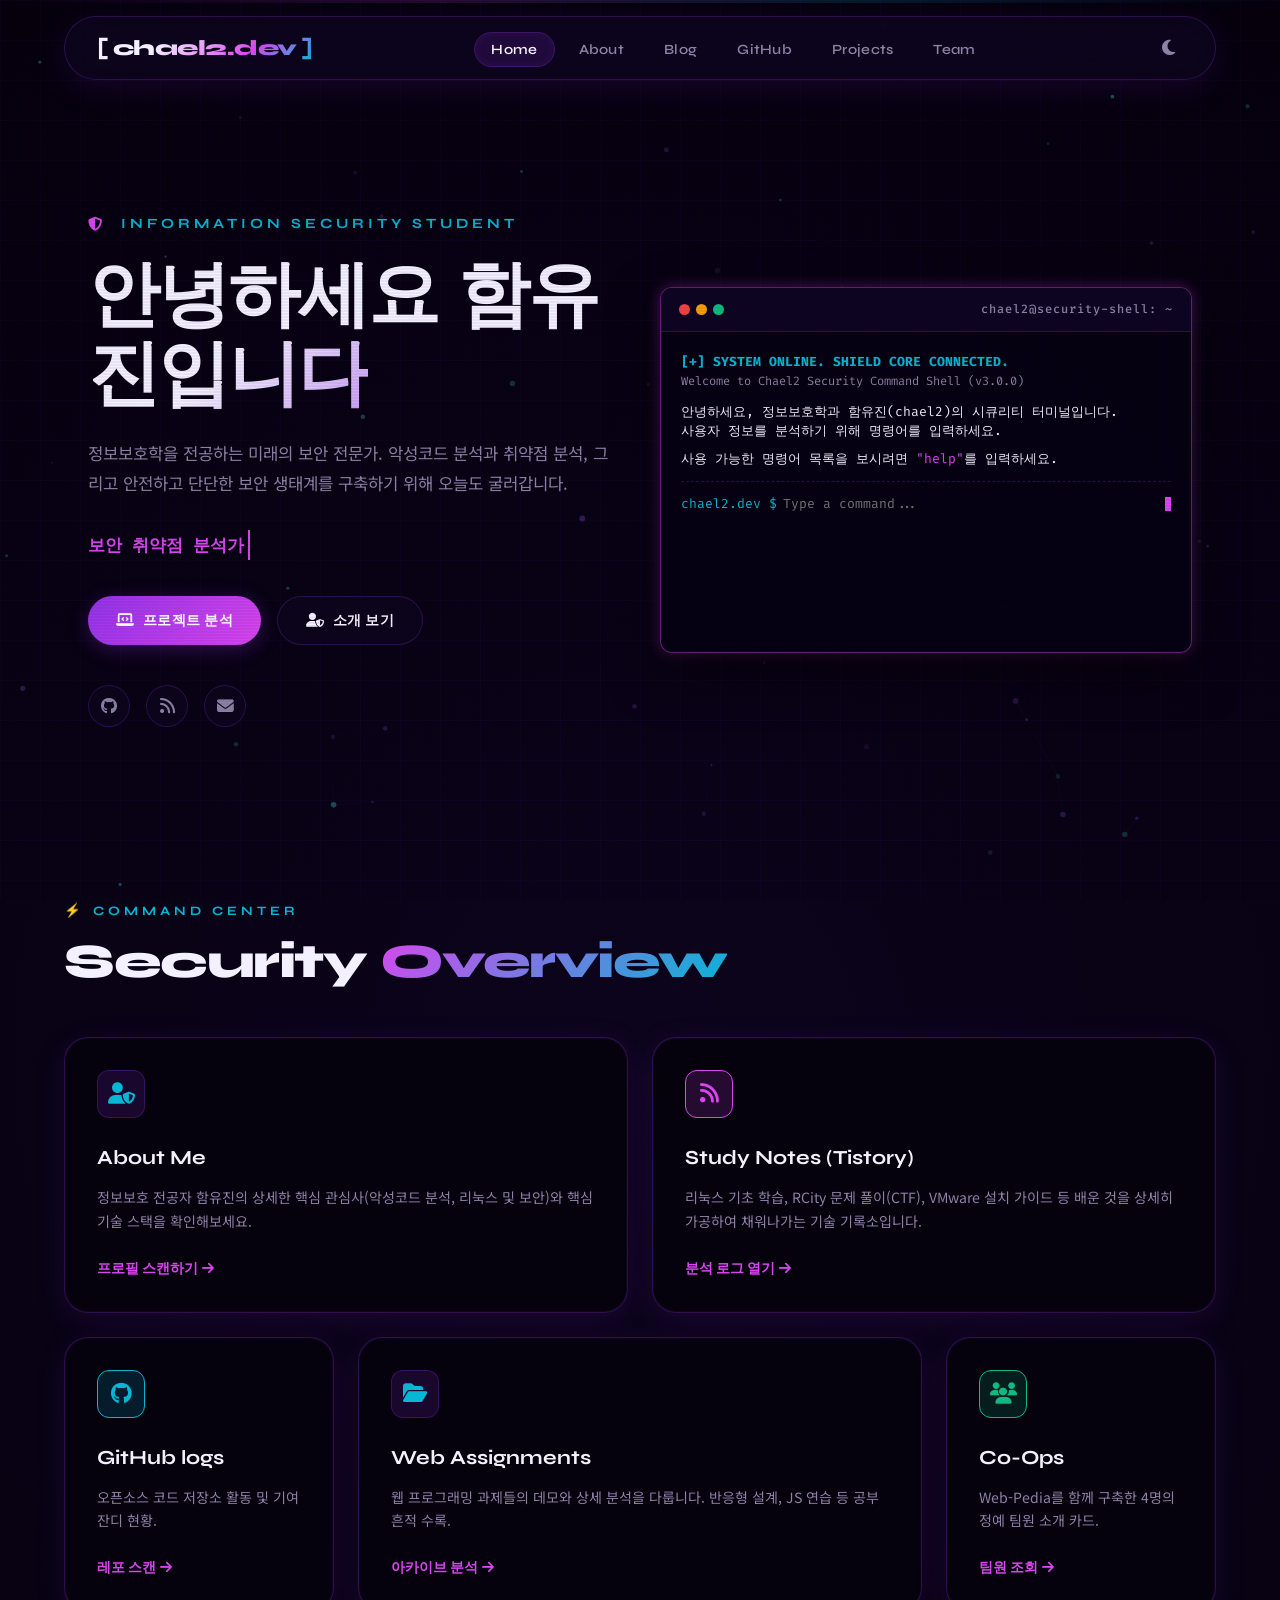
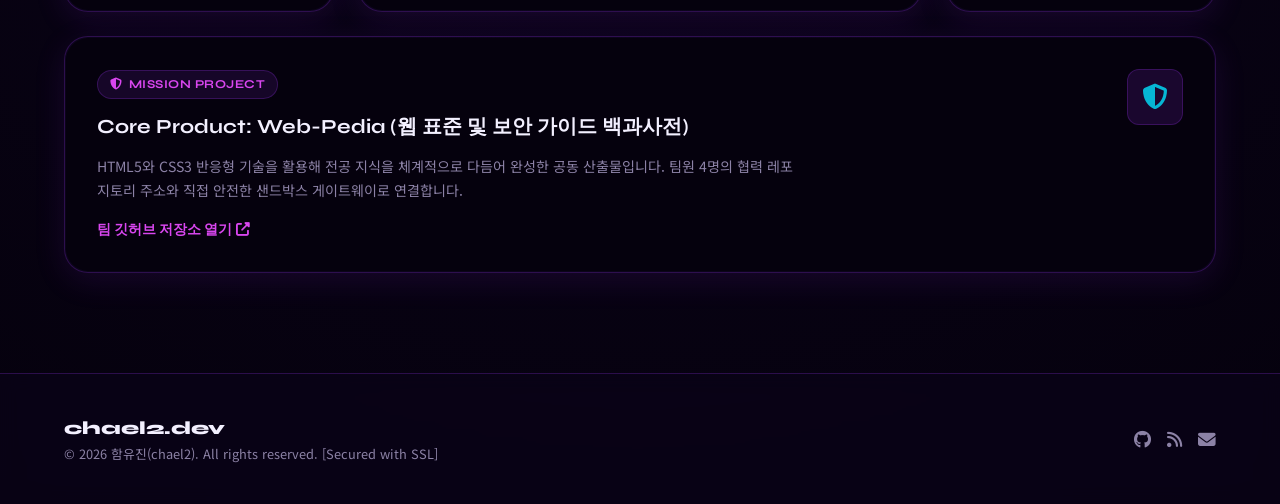
==== index.html @ cace693d "1st" ====
<!doctype html>
<html lang="ko">
<head>
  <meta charset="UTF-8" />
  <meta name="viewport" content="width=device-width, initial-scale=1.0" />
  <title>chael2 · Portfolio Dashboard</title>
  <link href="https://fonts.googleapis.com/css2?family=Syne:wght@400;600;700;800&family=Noto+Sans+KR:wght@300;400;500;700&family=Fira+Code:wght@400;500;700&display=swap" rel="stylesheet" />
  <link rel="stylesheet" href="https://cdnjs.cloudflare.com/ajax/libs/font-awesome/6.5.0/css/all.min.css" />
  <link rel="stylesheet" href="style.css" />
</head>
<body>

<!-- 가상 스캔라인 -->
<div class="scan-line"></div>

<div class="page-progress"></div>

<!-- 다이내믹 네트워크 노드 배경 -->
<canvas id="particle-canvas"></canvas>

<!-- 내비게이션 -->
<nav>
  <div class="logo">chael2.dev</div>
  <ul>
    <li><a href="index.html" class="active">Home</a></li>
    <li><a href="about.html">About</a></li>
    <li><a href="blog.html">Blog</a></li>
    <li><a href="github.html">GitHub</a></li>
    <li><a href="projects.html">Projects</a></li>
    <li><a href="team.html">Team</a></li>
  </ul>
  <button class="hamburger" aria-label="메뉴">
    <span></span><span></span><span></span>
  </button>
</nav>

<div class="mobile-menu">
  <a href="index.html" class="active">Home</a>
  <a href="about.html">About</a>
  <a href="blog.html">Blog</a>
  <a href="github.html">GitHub</a>
  <a href="projects.html">Projects</a>
  <a href="team.html">Team</a>
</div>

<!-- 히어로 영역 -->
<section class="hero">
  <div class="container">
    <div class="hero-layout">
      <!-- 히어로 프로필 (텍스트 소개) -->
      <div class="hero-content">
        <p class="hero-eyebrow"><i class="fas fa-shield-halved"></i> &nbsp;Information Security Student</p>
        <h1>
          <span class="line">안녕하세요</span>
          <span class="line gradient-text">함유진입니다</span>
        </h1>
        <p class="hero-desc">
          정보보호학을 전공하는 미래의 보안 전문가. 악성코드 분석과 취약점 분석, 그리고 안전하고 단단한 보안 생태계를 구축하기 위해 오늘도 굴러갑니다.
          <br><br>
          <span class="typing-text" data-words='["정보보호학 전공자", "보안 취약점 분석가", "시큐어 코딩 매니아", "CTF 화이트해커 지망생"]'></span>
        </p>
        <div class="hero-actions">
          <a href="projects.html" class="btn btn-primary"><i class="fas fa-laptop-code"></i> 프로젝트 분석</a>
          <a href="about.html"    class="btn btn-ghost"><i class="fas fa-user-shield"></i> 소개 보기</a>
        </div>
        <div class="hero-social">
          <a href="https://github.com/chael2"   target="_blank" title="GitHub"><i class="fab fa-github"></i></a>
          <a href="https://chael2.tistory.com/" target="_blank" title="Blog"><i class="fas fa-rss"></i></a>
          <a href="mailto:chael2@security.ac.kr"   title="Email"><i class="fas fa-envelope"></i></a>
        </div>
      </div>

      <!-- 히어로 라이트 (작동식 시큐리티 CLI 터미널) -->
      <div class="cyber-terminal">
        <div class="terminal-header">
          <div class="terminal-buttons">
            <span class="terminal-btn red"></span>
            <span class="terminal-btn yellow"></span>
            <span class="terminal-btn green"></span>
          </div>
          <span class="terminal-title">chael2@security-shell: ~</span>
        </div>
        <div class="terminal-body">
          <div class="terminal-input-line">
            <span class="terminal-prompt">chael2.dev $</span>
            <input type="text" class="terminal-cli-input" placeholder="Type a command..." autofocus />
            <span class="terminal-cursor"></span>
          </div>
        </div>
      </div>
    </div>
  </div>
</section>

<div class="container" style="padding-top:0">

  <div class="section-label">Command Center</div>
  <h2 class="section-title">Security <span>Overview</span></h2>

  <!-- 비주얼 벤토 그리드 네비게이션 -->
  <div class="bento-grid">
    
    <!-- About Me: span-2 -->
    <div class="bento-item span-2 glow-card reveal">
      <a href="about.html" class="hub-card">
        <div>
          <div class="hub-icon"><i class="fas fa-user-shield"></i></div>
          <h3>About Me</h3>
          <p>정보보호 전공자 함유진의 상세한 핵심 관심사(악성코드 분석, 리눅스 및 보안)와 핵심 기술 스택을 확인해보세요.</p>
        </div>
        <div class="hub-arrow">프로필 스캔하기 <i class="fas fa-arrow-right"></i></div>
      </a>
    </div>

    <!-- Tistory Blog: span-2 -->
    <div class="bento-item span-2 glow-card reveal">
      <a href="blog.html" class="hub-card">
        <div>
          <div class="hub-icon" style="background:rgba(217,70,239,0.15); border-color:var(--secondary);"><i class="fas fa-rss" style="color:var(--secondary);"></i></div>
          <h3>Study Notes (Tistory)</h3>
          <p>리눅스 기초 학습, RCity 문제 풀이(CTF), VMware 설치 가이드 등 배운 것을 상세히 가공하여 채워나가는 기술 기록소입니다.</p>
        </div>
        <div class="hub-arrow">분석 로그 열기 <i class="fas fa-arrow-right"></i></div>
      </a>
    </div>

    <!-- GitHub Profile: span-1 -->
    <div class="bento-item glow-card reveal">
      <a href="github.html" class="hub-card">
        <div>
          <div class="hub-icon" style="background:rgba(6,182,212,0.15); border-color:var(--accent);"><i class="fab fa-github" style="color:var(--accent);"></i></div>
          <h3>GitHub logs</h3>
          <p>오픈소스 코드 저장소 활동 및 기여 잔디 현황.</p>
        </div>
        <div class="hub-arrow">레포 스캔 <i class="fas fa-arrow-right"></i></div>
      </a>
    </div>

    <!-- Projects: span-2 -->
    <div class="bento-item span-2 glow-card reveal">
      <a href="projects.html" class="hub-card">
        <div>
          <div class="hub-icon"><i class="fas fa-folder-open"></i></div>
          <h3>Web Assignments</h3>
          <p>웹 프로그래밍 과제들의 데모와 상세 분석을 다룹니다. 반응형 설계, JS 연습 등 공부 흔적 수록.</p>
        </div>
        <div class="hub-arrow">아카이브 분석 <i class="fas fa-arrow-right"></i></div>
      </a>
    </div>

    <!-- Team: span-1 -->
    <div class="bento-item glow-card reveal">
      <a href="team.html" class="hub-card">
        <div>
          <div class="hub-icon" style="background:rgba(16,185,129,0.15); border-color:var(--success);"><i class="fas fa-users" style="color:var(--success);"></i></div>
          <h3>Co-Ops</h3>
          <p>Web-Pedia를 함께 구축한 4명의 정예 팀원 소개 카드.</p>
        </div>
        <div class="hub-arrow">팀원 조회 <i class="fas fa-arrow-right"></i></div>
      </a>
    </div>

    <!-- Team Project: span-4 -->
    <div class="bento-item span-4 glow-card reveal">
      <a href="https://github.com/chael2/web-mid-team" target="_blank" class="hub-card">
        <div style="display:flex; justify-content:space-between; align-items:start; flex-wrap:wrap; gap:16px;">
          <div style="max-width:700px;">
            <div class="tag" style="margin-bottom:12px;"><i class="fas fa-shield-halved"></i> Mission Project</div>
            <h3>Core Product: Web-Pedia (웹 표준 및 보안 가이드 백과사전)</h3>
            <p>HTML5와 CSS3 반응형 기술을 활용해 전공 지식을 체계적으로 다듬어 완성한 공동 산출물입니다. 팀원 4명의 협력 레포지토리 주소와 직접 안전한 샌드박스 게이트웨이로 연결합니다.</p>
          </div>
          <div class="hub-icon" style="width:56px; height:56px;"><i class="fas fa-shield-alt" style="font-size:1.6rem;"></i></div>
        </div>
        <div class="hub-arrow" style="margin-top:16px;">팀 깃허브 저장소 열기 <i class="fas fa-external-link-alt"></i></div>
      </a>
    </div>

  </div>
</div>

<!-- 푸터 -->
<footer>
  <div>
    <div class="footer-logo">chael2.dev</div>
    <p>© 2026 함유진(chael2). All rights reserved. [Secured with SSL]</p>
  </div>
  <div class="footer-links">
    <a href="https://github.com/chael2"   target="_blank"><i class="fab fa-github"></i></a>
    <a href="https://chael2.tistory.com/" target="_blank"><i class="fas fa-rss"></i></a>
    <a href="mailto:yourmail@email.com"><i class="fas fa-envelope"></i></a>
  </div>
</footer>

<!-- 리소스 로딩 -->
<script src="global.js"></script>
<script src="js/terminal.js"></script>
</body>
</html>
---- style.css ----
@import url('https://fonts.googleapis.com/css2?family=Fira+Code:wght@400;500;700&family=Syne:wght@400;600;700;800&family=Noto+Sans+KR:wght@300;400;500;700&display=swap');

/* ── Cyber Shield Purple 디자인 시스템 ─────────────────────────────────── */
:root {
  /* 다크 모드 (기본) 변수 */
  --bg-dark: #05010d;
  --bg-gradient: radial-gradient(circle at 50% 50%, #0c041c 0%, #05010d 100%);
  --surface-dark: rgba(14, 7, 31, 0.65);
  --surface-glow-dark: rgba(168, 85, 247, 0.08);
  --border-dark: rgba(147, 51, 234, 0.25);
  --border-glow-dark: rgba(217, 70, 239, 0.45);
  
  --primary: #9333ea;       /* 코어 퍼플 */
  --primary-rgb: 147, 51, 234;
  --secondary: #d946ef;     /* 네온 핑크 퍼플 */
  --secondary-rgb: 217, 70, 239;
  --accent: #06b6d4;        /* 사이안 보안 컬러 */
  --accent-rgb: 6, 182, 212;
  --gold: #f59e0b;
  --success: #10b981;
  
  --text-dark: #f3f0ff;
  --muted-dark: #8c82a6;
  
  /* 반응성 및 애니메이션 */
  --r: 16px;
  --r2: 24px;
  --ease: cubic-bezier(.25, .8, .25, 1);
  --shadow: 0 8px 32px 0 rgba(147, 51, 234, 0.12);
  --neon-glow: 0 0 15px rgba(217, 70, 239, 0.35);

  /* 초기 기본값 매핑 (다크 테마) */
  --bg: var(--bg-gradient);
  --bg-solid: var(--bg-dark);
  --surface: var(--surface-dark);
  --surface2: rgba(255, 255, 255, 0.06);
  --border: var(--border-dark);
  --border2: var(--border-glow-dark);
  --text: var(--text-dark);
  --muted: var(--muted-dark);
}

/* 라이트 모드 (전환 대비) 변수 */
body.light-theme {
  --bg-solid: #f6f3fc;
  --bg: radial-gradient(circle at 50% 50%, #fdfcff 0%, #f6f3fc 100%);
  --surface: rgba(255, 255, 255, 0.75);
  --surface-glow: rgba(147, 51, 234, 0.05);
  --border: rgba(147, 51, 234, 0.18);
  --border2: rgba(147, 51, 234, 0.35);
  --text: #1f1633;
  --muted: #6b608c;
  --surface2: rgba(147, 51, 234, 0.06);
}
body.light-theme::after {
  display: none !important; /* 라이트 모드에서는 눈 피로 및 그리드 깜빡임 방지를 위해 스캔 노이즈 필터 차단 */
}
body.light-theme .scan-line {
  opacity: 0.03 !important; /* 스캔 바 불투명도를 대폭 낮추어 은은하게 연출 */
}

/* ── 리셋 & 기본 세팅 ─────────────────────────────────── */
*, *::before, *::after { box-sizing: border-box; margin: 0; padding: 0; }
html { scroll-behavior: smooth; }
body {
  font-family: 'Noto Sans KR', sans-serif;
  background: var(--bg-solid);
  background-image: var(--bg);
  color: var(--text);
  line-height: 1.6;
  overflow-x: hidden;
  /* cursor: none; */
  transition: background 0.4s var(--ease), color 0.4s var(--ease);
}

/* ── 스캔라인 & 사이버 그리드 효과 ─────────────────────────────────── */
body::before {
  content: '';
  position: fixed; inset: 0;
  background-image:
    linear-gradient(rgba(147, 51, 234, 0.04) 1px, transparent 1px),
    linear-gradient(90deg, rgba(147, 51, 234, 0.04) 1px, transparent 1px);
  background-size: 40px 40px;
  pointer-events: none;
  z-index: 0;
}

body::after {
  content: '';
  position: fixed; top: 0; left: 0; width: 100%; height: 100%;
  background: linear-gradient(rgba(18, 16, 26, 0) 50%, rgba(0, 0, 0, 0.15) 50%), linear-gradient(90deg, rgba(255, 0, 0, 0.03), rgba(0, 255, 0, 0.01), rgba(0, 0, 255, 0.03));
  background-size: 100% 3px, 3px 100%;
  pointer-events: none;
  z-index: 999;
  opacity: 0.3;
}

/* 가로 스캔 바 */
.scan-line {
  position: fixed;
  top: 0; left: 0; width: 100%; height: 3px;
  background: linear-gradient(to right, transparent, var(--secondary), var(--accent), transparent);
  opacity: 0.15;
  z-index: 998;
  pointer-events: none;
  animation: scan 6s linear infinite;
}
@keyframes scan {
  0% { transform: translateY(-100%); }
  100% { transform: translateY(100vh); }
}

/* ── 커스텀 커서 ─────────────────────────────────── */
.cursor {
  position: fixed;
  width: 8px; height: 8px;
  background: var(--accent);
  border-radius: 50%;
  pointer-events: none;
  z-index: 10000;
  transition: transform .1s var(--ease), background-color 0.3s;
  box-shadow: 0 0 10px var(--accent);
}
.cursor-ring {
  position: fixed;
  width: 32px; height: 32px;
  border: 1.5px solid var(--primary);
  border-radius: 50%;
  pointer-events: none;
  z-index: 9999;
  transition: transform .25s var(--ease), opacity .3s, border-color 0.3s;
  opacity: 0.6;
}
.cursor.hovering {
  transform: scale(2);
  background: var(--secondary);
  box-shadow: 0 0 12px var(--secondary);
}
.cursor-ring.hovering {
  transform: scale(1.4);
  border-color: var(--secondary);
  opacity: 0.9;
}

/* ── 헤더 & 내비게이션 ─────────────────────────────────── */
nav {
  position: fixed; top: 16px; left: 5%; right: 5%;
  z-index: 1000;
  display: flex;
  align-items: center;
  justify-content: space-between;
  padding: 0 32px;
  height: 64px;
  background: var(--surface);
  backdrop-filter: blur(20px) saturate(1.8);
  -webkit-backdrop-filter: blur(20px) saturate(1.8);
  border: 1px solid var(--border);
  border-radius: 32px;
  transition: all 0.3s var(--ease);
  box-shadow: var(--shadow);
}
nav.scrolled {
  top: 8px;
  height: 56px;
  border-color: var(--border2);
  box-shadow: 0 12px 40px rgba(147, 51, 234, 0.25);
  background: rgba(14, 7, 31, 0.85);
}
body.light-theme nav.scrolled {
  background: rgba(255, 255, 255, 0.9);
}

.logo {
  font-family: 'Syne', sans-serif;
  font-weight: 800;
  font-size: 1.35rem;
  background: linear-gradient(135deg, var(--text) 30%, var(--secondary) 70%, var(--accent));
  -webkit-background-clip: text;
  -webkit-text-fill-color: transparent;
  letter-spacing: -0.5px;
  display: flex;
  align-items: center;
  gap: 8px;
}
.logo::before {
  content: '[';
  color: var(--accent);
  margin-right: -4px;
}
.logo::after {
  content: ']';
  color: var(--secondary);
  margin-left: -4px;
}

nav ul {
  display: flex;
  list-style: none;
  gap: 8px;
}

nav a {
  font-family: 'Syne', sans-serif;
  font-weight: 600;
  font-size: 0.88rem;
  text-decoration: none;
  color: var(--muted);
  padding: 8px 16px;
  border-radius: 20px;
  transition: all 0.3s var(--ease);
  position: relative;
  letter-spacing: 0.3px;
}
nav a:hover {
  color: var(--text);
  background: var(--surface2);
}
nav a.active {
  color: var(--text);
  background: rgba(147, 51, 234, 0.15);
  border: 1px solid var(--border);
  box-shadow: inset 0 0 10px rgba(147, 51, 234, 0.1);
}

/* 테마 토글 단추 */
.theme-toggle {
  background: none;
  border: none;
  color: var(--muted);
  font-size: 1.1rem;
  cursor: pointer;
  padding: 8px;
  border-radius: 50%;
  transition: all 0.3s;
  display: flex;
  align-items: center;
  justify-content: center;
}
.theme-toggle:hover {
  color: var(--accent);
  background: var(--surface2);
}

/* ── 모바일 메뉴 ─────────────────────────────────── */
.hamburger {
  display: none;
  flex-direction: column;
  gap: 5px;
  cursor: pointer;
  padding: 8px;
  background: none;
  border: none;
}
.hamburger span {
  display: block;
  width: 20px; height: 2px;
  background: var(--text);
  border-radius: 2px;
  transition: all 0.3s var(--ease);
}
.hamburger.open span:nth-child(1) { transform: translateY(7px) rotate(45deg); }
.hamburger.open span:nth-child(2) { opacity: 0; transform: scaleX(0); }
.hamburger.open span:nth-child(3) { transform: translateY(-7px) rotate(-45deg); }

.mobile-menu {
  display: none;
  position: fixed;
  top: 90px; left: 5%; right: 5%;
  background: rgba(10, 4, 25, 0.95);
  backdrop-filter: blur(25px);
  -webkit-backdrop-filter: blur(25px);
  border: 1px solid var(--border);
  border-radius: var(--r);
  padding: 16px;
  z-index: 999;
  flex-direction: column;
  gap: 8px;
  box-shadow: 0 20px 40px rgba(0, 0, 0, 0.5);
  transform: translateY(-10px);
  opacity: 0;
  pointer-events: none;
  transition: all 0.3s var(--ease);
}
.mobile-menu.open {
  display: flex;
  transform: translateY(0);
  opacity: 1;
  pointer-events: auto;
}
.mobile-menu a {
  font-family: 'Syne', sans-serif;
  font-weight: 600;
  font-size: 1.05rem;
  text-decoration: none;
  color: var(--muted);
  padding: 12px 16px;
  border-radius: 10px;
  transition: all 0.25s;
}
.mobile-menu a:hover, .mobile-menu a.active {
  color: var(--text);
  background: var(--surface2);
}

/* ── 벤토 그리드 핵심 스타일 ─────────────────────────────────── */
.bento-grid {
  display: grid;
  grid-template-columns: repeat(4, 1fr);
  gap: 24px;
  margin-top: 40px;
}
.bento-item {
  background: var(--surface);
  border: 1px solid var(--border);
  border-radius: var(--r2);
  padding: 32px;
  position: relative;
  overflow: hidden;
  transition: all 0.4s var(--ease);
  box-shadow: var(--shadow);
  display: flex;
  flex-direction: column;
  justify-content: space-between;
}

/* 마우스 트래킹 글로우 카드 테두리 */
.glow-card {
  --x: 0px;
  --y: 0px;
}
.glow-card::before {
  content: '';
  position: absolute;
  inset: -1px;
  border-radius: inherit;
  background: radial-gradient(350px circle at var(--x) var(--y), rgba(217, 70, 239, 0.35), transparent 45%);
  z-index: 0;
  pointer-events: none;
  opacity: 0;
  transition: opacity 0.4s;
}
.glow-card::after {
  content: '';
  position: absolute;
  inset: 1px;
  border-radius: calc(var(--r2) - 1px);
  background: var(--bg-solid);
  z-index: 0;
  pointer-events: none;
}
.glow-card:hover::before {
  opacity: 1;
}
/* 카드 콘텐츠 보호 */
.glow-card > * {
  position: relative;
  z-index: 2;
}

.bento-item:hover {
  transform: translateY(-4px);
  border-color: rgba(217, 70, 239, 0.3);
  box-shadow: 0 12px 30px rgba(147, 51, 234, 0.15), 0 0 1px 1px rgba(217, 70, 239, 0.2);
}

/* 그리드 크기 유틸리티 */
.span-2 { grid-column: span 2; }
.span-3 { grid-column: span 3; }
.span-4 { grid-column: span 4; }
.row-2 { grid-row: span 2; }

/* ── 히어로 섹션 ─────────────────────────────────── */
.hero {
  position: relative;
  min-height: 100vh;
  display: flex;
  align-items: center;
  padding: 100px 5% 60px;
  z-index: 1;
  overflow: hidden;
}
.hero-layout {
  display: grid;
  grid-template-columns: 1fr 1fr;
  gap: 40px;
  align-items: center;
  width: 100%;
}

.hero-content {
  max-width: 600px;
}
.hero-eyebrow {
  font-family: 'Syne', sans-serif;
  font-size: 0.88rem;
  font-weight: 700;
  letter-spacing: 4px;
  text-transform: uppercase;
  color: var(--accent);
  margin-bottom: 20px;
  display: flex;
  align-items: center;
  gap: 8px;
  opacity: 0;
  animation: fadeUp 0.6s var(--ease) 0.1s forwards;
}
.hero-eyebrow i {
  color: var(--secondary);
  animation: pulse 1.5s infinite;
}
@keyframes pulse {
  0% { opacity: 0.3; }
  50% { opacity: 1; }
  100% { opacity: 0.3; }
}

.hero h1 {
  font-family: 'Syne', sans-serif;
  font-size: clamp(2.4rem, 6vw, 4.5rem);
  font-weight: 800;
  line-height: 1.1;
  letter-spacing: -2px;
  margin-bottom: 24px;
  opacity: 0;
  animation: fadeUp 0.6s var(--ease) 0.2s forwards;
}
.hero h1 .gradient-text {
  background: linear-gradient(135deg, var(--text) 20%, var(--primary) 50%, var(--secondary) 80%, var(--accent));
  background-size: 300% 300%;
  -webkit-background-clip: text;
  -webkit-text-fill-color: transparent;
  animation: flow 8s ease-in-out infinite;
}
@keyframes flow {
  0% { background-position: 0% 50%; }
  50% { background-position: 100% 50%; }
  100% { background-position: 0% 50%; }
}

.hero-desc {
  font-size: 1.05rem;
  color: var(--muted);
  margin-bottom: 36px;
  opacity: 0;
  animation: fadeUp 0.6s var(--ease) 0.3s forwards;
  line-height: 1.8;
}

.hero-actions {
  display: flex;
  gap: 16px;
  opacity: 0;
  animation: fadeUp 0.6s var(--ease) 0.4s forwards;
}

/* ── 버튼 ─────────────────────────────────── */
.btn {
  display: inline-flex;
  align-items: center;
  gap: 8px;
  padding: 12px 28px;
  border-radius: 30px;
  font-family: 'Syne', sans-serif;
  font-weight: 700;
  font-size: 0.9rem;
  letter-spacing: 0.5px;
  text-decoration: none;
  cursor: pointer;
  position: relative;
}
.btn-primary {
  background: linear-gradient(135deg, var(--primary), var(--secondary));
  color: white;
  box-shadow: 0 4px 20px rgba(147, 51, 234, 0.3);
  border: none;
}
.btn-primary:hover {
  transform: translateY(-2px);
  box-shadow: 0 8px 30px rgba(217, 70, 239, 0.45), 0 0 10px rgba(217, 70, 239, 0.2);
}
.btn-ghost {
  border: 1px solid var(--border);
  color: var(--text);
  background: var(--surface);
  backdrop-filter: blur(10px);
}
.btn-ghost:hover {
  background: var(--surface2);
  border-color: var(--secondary);
  transform: translateY(-2px);
}

/* 히어로 소셜 */
.hero-social {
  display: flex;
  gap: 16px;
  margin-top: 40px;
  opacity: 0;
  animation: fadeUp 0.6s var(--ease) 0.5s forwards;
}
.hero-social a {
  width: 42px; height: 42px;
  border-radius: 50%;
  border: 1px solid var(--border);
  background: var(--surface);
  display: flex; align-items: center; justify-content: center;
  color: var(--muted);
  font-size: 1.05rem;
  transition: all 0.3s var(--ease);
  text-decoration: none;
}
.hero-social a:hover {
  border-color: var(--secondary);
  color: var(--text);
  background: rgba(217, 70, 239, 0.1);
  transform: translateY(-3px) scale(1.05);
  box-shadow: var(--neon-glow);
}

/* ── 모던 인터랙티브 CLI 터미널 ─────────────────────────────────── */
.cyber-terminal {
  width: 100%;
  background: rgba(7, 3, 18, 0.95);
  border: 1px solid var(--border2);
  border-radius: 12px;
  box-shadow: 0 20px 50px rgba(0, 0, 0, 0.6), var(--neon-glow);
  font-family: 'Fira Code', monospace;
  overflow: hidden;
  opacity: 0;
  animation: fadeUp 0.8s var(--ease) 0.3s forwards;
}
.terminal-header {
  background: rgba(15, 6, 36, 0.9);
  padding: 12px 18px;
  display: flex;
  align-items: center;
  justify-content: space-between;
  border-bottom: 1px solid var(--border);
}
.terminal-buttons {
  display: flex;
  gap: 6px;
}
.terminal-btn {
  width: 11px; height: 11px;
  border-radius: 50%;
}
.terminal-btn.red { background: #ef4444; }
.terminal-btn.yellow { background: #f59e0b; }
.terminal-btn.green { background: #10b981; }
.terminal-title {
  color: var(--muted);
  font-size: 0.75rem;
  letter-spacing: 1px;
  font-weight: 500;
}
.terminal-body {
  padding: 20px;
  height: 320px;
  overflow-y: auto;
  font-size: 0.82rem;
  color: var(--text);
  line-height: 1.5;
  scrollbar-width: thin;
  scrollbar-color: var(--primary) transparent;
}
.terminal-body::-webkit-scrollbar { width: 4px; }
.terminal-body::-webkit-scrollbar-thumb { background: var(--primary); border-radius: 2px; }

.terminal-line {
  margin-bottom: 10px;
  word-break: break-all;
}
.terminal-prompt {
  color: var(--accent);
}
.terminal-input-line {
  display: flex;
  align-items: center;
  gap: 6px;
}
.terminal-cli-input {
  background: none;
  border: none;
  color: var(--secondary);
  font-family: inherit;
  font-size: inherit;
  flex: 1;
  outline: none;
}
.terminal-cursor {
  width: 6px; height: 14px;
  background: var(--secondary);
  animation: blink 0.8s infinite;
}
@keyframes blink {
  0%, 100% { opacity: 0; }
  50% { opacity: 1; }
}

/* ── 컨테이너 & 공통 요소 ─────────────────────────────────── */
.container {
  max-width: 1200px;
  margin: 0 auto;
  padding: 100px 24px;
  position: relative;
  z-index: 2;
}
.section-label {
  font-family: 'Syne', sans-serif;
  font-size: 0.8rem;
  font-weight: 700;
  letter-spacing: 4px;
  text-transform: uppercase;
  color: var(--accent);
  margin-bottom: 12px;
  display: flex;
  align-items: center;
  gap: 8px;
}
.section-label::before {
  content: '⚡';
  font-size: 0.85rem;
}
h2.section-title {
  font-family: 'Syne', sans-serif;
  font-size: clamp(2rem, 5vw, 3rem);
  font-weight: 800;
  line-height: 1.15;
  letter-spacing: -1.5px;
  margin-bottom: 48px;
}
h2.section-title span {
  background: linear-gradient(135deg, var(--secondary), var(--accent));
  -webkit-background-clip: text;
  -webkit-text-fill-color: transparent;
}

.tag {
  display: inline-flex;
  align-items: center;
  gap: 6px;
  background: rgba(147, 51, 234, 0.12);
  border: 1px solid rgba(147, 51, 234, 0.25);
  color: var(--secondary);
  padding: 4px 12px;
  border-radius: 20px;
  font-size: 0.75rem;
  font-weight: 700;
  font-family: 'Syne', sans-serif;
  letter-spacing: 0.5px;
  text-transform: uppercase;
}

/* ── index 대시보드 리액티브 디자인 ─────────────────────────────────── */
.stats-row {
  display: grid;
  grid-template-columns: repeat(4, 1fr);
  gap: 20px;
  margin-bottom: 48px;
}
.stat-item {
  background: var(--surface);
  border: 1px solid var(--border);
  border-radius: var(--r);
  padding: 24px;
  text-align: center;
  position: relative;
  transition: all 0.3s;
}
.stat-item:hover {
  border-color: var(--accent);
  transform: scale(1.03);
}
.stat-num {
  font-family: 'Syne', sans-serif;
  font-size: 2.5rem;
  font-weight: 800;
  color: var(--accent);
  text-shadow: 0 0 10px rgba(6, 182, 212, 0.2);
}
.stat-label {
  font-size: 0.85rem;
  color: var(--muted);
  margin-top: 4px;
  font-weight: 500;
}

/* 허브 카드 (벤토 연동) */
.hub-card {
  text-decoration: none;
  color: inherit;
  height: 100%;
  display: flex;
  flex-direction: column;
  justify-content: space-between;
}
.hub-icon {
  width: 48px; height: 48px;
  border-radius: 12px;
  background: rgba(147, 51, 234, 0.15);
  border: 1px solid var(--border);
  display: flex; align-items: center; justify-content: center;
  font-size: 1.35rem;
  color: var(--accent);
  margin-bottom: 24px;
  transition: all 0.3s;
}
.hub-card:hover .hub-icon {
  background: var(--primary);
  color: white;
  box-shadow: 0 0 15px var(--primary-glow);
}
.hub-card h3 {
  font-family: 'Syne', sans-serif;
  font-size: 1.25rem;
  font-weight: 700;
  margin-bottom: 12px;
}
.hub-card p {
  font-size: 0.88rem;
  color: var(--muted);
  line-height: 1.7;
}
.hub-arrow {
  margin-top: 24px;
  font-size: 0.85rem;
  color: var(--secondary);
  font-family: 'Syne', sans-serif;
  font-weight: 700;
  display: flex; align-items: center; gap: 4px;
  transition: gap 0.25s;
}
.hub-card:hover .hub-arrow {
  gap: 10px;
}

/* ── about 소개 페이지 ─────────────────────────────────── */
.about-layout {
  display: grid;
  grid-template-columns: 1.1fr 1.9fr;
  gap: 32px;
  align-items: start;
}
.profile-card {
  text-align: center;
  padding: 40px 28px;
}
.sticky-column {
  position: sticky;
  top: 96px;
}
.avatar-ring {
  width: 130px; height: 130px;
  border-radius: 50%;
  margin: 0 auto 24px;
  background: linear-gradient(135deg, var(--primary), var(--secondary));
  padding: 3px;
  position: relative;
}
.avatar-ring::after {
  content: '';
  position: absolute; inset: -5px;
  border-radius: 50%;
  border: 1.5px dashed var(--accent);
  opacity: 0.4;
  animation: spin 30s linear infinite;
}
@keyframes spin { to { transform: rotate(360deg); } }
.avatar-inner {
  width: 100%; height: 100%;
  border-radius: 50%;
  overflow: hidden;
  background: rgba(14, 7, 31, 1);
  display: flex; align-items: center; justify-content: center;
  font-size: 3.2rem;
  color: var(--accent);
}
.avatar-inner img {
  width: 100%; height: 100%;
  object-fit: cover;
}
.profile-name {
  font-family: 'Syne', sans-serif;
  font-size: 1.45rem;
  font-weight: 800;
  margin-bottom: 6px;
}
.profile-role {
  font-size: 0.88rem;
  color: var(--accent);
  font-weight: 600;
  letter-spacing: 0.5px;
  margin-bottom: 24px;
}
.profile-links {
  display: flex;
  justify-content: center;
  gap: 8px;
  flex-wrap: wrap;
}
.profile-links a {
  display: flex; align-items: center; gap: 6px;
  padding: 8px 16px;
  border-radius: 20px;
  border: 1px solid var(--border);
  background: var(--surface2);
  color: var(--muted);
  font-size: 0.8rem;
  text-decoration: none;
  transition: all 0.25s;
}
.profile-links a:hover {
  border-color: var(--secondary);
  color: var(--text);
  box-shadow: 0 0 10px rgba(217, 70, 239, 0.15);
}

/* ── 스크롤 스킬 바 ─────────────────────────────────── */
.skill-item { margin-bottom: 22px; }
.skill-header {
  display: flex;
  justify-content: space-between;
  font-size: 0.85rem;
  margin-bottom: 8px;
  font-family: 'Syne', sans-serif;
  font-weight: 600;
}
.skill-bar {
  height: 6px;
  background: var(--surface2);
  border-radius: 3px;
  overflow: hidden;
}
.skill-fill {
  height: 100%;
  border-radius: 3px;
  background: linear-gradient(90deg, var(--primary), var(--accent));
  width: 0;
  transition: width 1.5s var(--ease);
}

/* 테크 배지 */
.tech-grid {
  display: flex;
  flex-wrap: wrap;
  gap: 8px;
  margin-top: 16px;
}
.tech-badge {
  display: inline-flex;
  align-items: center;
  gap: 8px;
  padding: 8px 16px;
  background: var(--surface);
  border: 1px solid var(--border);
  border-radius: 20px;
  font-size: 0.82rem;
  font-family: 'Syne', sans-serif;
  font-weight: 600;
  color: var(--muted);
  transition: all 0.25s;
}
.tech-badge:hover {
  border-color: var(--accent);
  color: var(--text);
  background: var(--surface2);
  transform: translateY(-2px);
}
.tech-badge i { font-size: 1rem; }

/* ── 로컬 스토리지 방명록(Guestbook) 터미널 스타일 ─────────────────────────────────── */
.guestbook-section {
  margin-top: 32px;
}
.guestbook-form {
  display: flex;
  flex-direction: column;
  gap: 12px;
  margin-bottom: 24px;
}
.guestbook-row {
  display: grid;
  grid-template-columns: 1fr 1fr;
  gap: 12px;
}
.guestbook-input {
  background: rgba(10, 4, 25, 0.6);
  border: 1px solid var(--border);
  color: var(--text);
  padding: 12px 16px;
  border-radius: 8px;
  font-family: inherit;
  font-size: 0.85rem;
  outline: none;
  transition: border-color 0.3s;
}
.guestbook-input:focus {
  border-color: var(--accent);
}
.guestbook-textarea {
  grid-column: span 2;
  height: 90px;
  resize: none;
}
.guestbook-btn {
  align-self: flex-end;
  background: linear-gradient(135deg, var(--primary), var(--secondary));
  color: white;
  border: none;
  padding: 10px 24px;
  border-radius: 20px;
  cursor: pointer;
  transition: all 0.3s;
}
.guestbook-btn:hover {
  box-shadow: var(--neon-glow);
  transform: translateY(-1px);
}
.guestbook-list {
  display: flex;
  flex-direction: column;
  gap: 12px;
  max-height: 250px;
  overflow-y: auto;
  padding-right: 8px;
}
.guestbook-item {
  background: rgba(147, 51, 234, 0.05);
  border: 1px solid var(--border);
  padding: 16px;
  border-radius: 8px;
  font-size: 0.85rem;
  position: relative;
  animation: reveal 0.4s var(--ease) forwards;
}
.guestbook-item-header {
  display: flex;
  justify-content: space-between;
  color: var(--accent);
  margin-bottom: 6px;
  font-weight: 600;
}
.guestbook-item-date {
  font-size: 0.72rem;
  color: var(--muted);
}
.guestbook-delete-btn {
  background: none;
  border: none;
  color: #ef4444;
  cursor: pointer;
  font-size: 0.75rem;
  opacity: 0.5;
  transition: opacity 0.3s;
}
.guestbook-delete-btn:hover { opacity: 1; }

/* ── projects 프로젝트 리액티브 리뉴얼 ─────────────────────────────────── */
.filter-bar {
  display: flex;
  gap: 8px;
  flex-wrap: wrap;
  margin-bottom: 36px;
}
.filter-btn {
  padding: 8px 22px;
  border-radius: 20px;
  border: 1px solid var(--border);
  background: var(--surface);
  color: var(--muted);
  font-family: 'Syne', sans-serif;
  font-size: 0.85rem;
  cursor: pointer;
  transition: all 0.25s var(--ease);
}
.filter-btn:hover, .filter-btn.active {
  border-color: var(--secondary);
  color: var(--text);
  background: rgba(217, 70, 239, 0.12);
  box-shadow: 0 0 10px rgba(217, 70, 239, 0.15);
}

.project-card {
  display: flex;
  flex-direction: column;
  justify-content: space-between;
}
.project-card .project-thumb {
  height: 180px;
  display: flex;
  align-items: center;
  justify-content: center;
  font-size: 3.5rem;
  background: linear-gradient(135deg, rgba(14, 7, 31, 0.9), rgba(43, 19, 92, 0.5));
  position: relative;
  overflow: hidden;
}
.project-card .project-thumb::after {
  content: '';
  position: absolute; inset: 0;
  background: radial-gradient(circle at center, rgba(147, 51, 234, 0.15), transparent 70%);
}
.project-card:hover .project-thumb::after {
  background: radial-gradient(circle at center, rgba(217, 70, 239, 0.25), transparent 70%);
}
.project-card .project-thumb i { position: relative; z-index: 1; }

.thumb-overlay {
  position: absolute; inset: 0; z-index: 2;
  background: rgba(5, 1, 13, 0.75);
  display: flex; align-items: center; justify-content: center;
  opacity: 0;
  transition: opacity 0.3s var(--ease);
}
.project-card:hover .thumb-overlay { opacity: 1; }

.project-card h3 {
  font-family: 'Syne', sans-serif;
  font-weight: 700;
  font-size: 1.15rem;
  margin-bottom: 8px;
}
.project-card p { font-size: 0.88rem; color: var(--muted); margin-bottom: 20px; line-height: 1.6; }
.project-links {
  display: flex;
  gap: 8px;
  flex-wrap: wrap;
  margin-top: 16px;
}
.project-links a {
  display: inline-flex; align-items: center; gap: 6px;
  padding: 6px 14px;
  border-radius: 6px;
  font-size: 0.78rem;
  font-family: 'Syne', sans-serif;
  font-weight: 700;
  text-decoration: none;
  transition: all 0.25s;
}
.link-github {
  background: var(--surface2);
  border: 1px solid var(--border);
  color: var(--text);
}
.link-github:hover { border-color: var(--accent); color: var(--accent); }
.link-demo {
  background: linear-gradient(135deg, var(--primary), var(--secondary));
  color: #ffffff !important;
  opacity: 1 !important;
  font-weight: 700 !important;
  border: none;
}
.link-demo:hover { box-shadow: var(--neon-glow); color: #ffffff !important; }


/* 피처드 프로젝트 (메인 벤토 레이아웃 스타일) */
.featured-project {
  display: grid;
  grid-template-columns: 1.2fr 1.8fr;
  border-radius: var(--r2);
  overflow: hidden;
  border: 1px solid var(--border2);
  margin-bottom: 48px;
  background: var(--surface);
  box-shadow: 0 12px 40px rgba(147, 51, 234, 0.2);
}
.featured-thumb {
  background: linear-gradient(135deg, rgba(14, 7, 31, 0.9), rgba(43, 19, 92, 0.8));
  display: flex; align-items: center; justify-content: center;
  font-size: 5.5rem;
  color: var(--accent);
  min-height: 280px;
  position: relative;
}
.featured-thumb::before {
  content: '';
  position: absolute; inset: 0;
  background: radial-gradient(circle at center, rgba(6, 182, 212, 0.25), transparent 70%);
}
.featured-content { padding: 40px; display: flex; flex-direction: column; justify-content: center; }
.featured-content h3 {
  font-family: 'Syne', sans-serif;
  font-size: 1.8rem;
  font-weight: 800;
  margin-bottom: 12px;
}
.featured-content p { color: var(--muted); font-size: 0.92rem; margin-bottom: 24px; line-height: 1.7; }

/* ── github 깃허브 에이전트 페이지 ─────────────────────────────────── */
.grass-grid {
  display: grid;
  grid-template-columns: repeat(53, 1fr);
  gap: 3px;
  margin: 24px 0;
  overflow-x: auto;
  padding-bottom: 8px;
}
.grass-cell {
  aspect-ratio: 1;
  border-radius: 2px;
  background: rgba(147, 51, 234, 0.08);
  transition: transform .2s var(--ease), background-color 0.2s;
  min-width: 9px;
}
.grass-cell.l1 { background: rgba(147, 51, 234, 0.25); }
.grass-cell.l2 { background: rgba(147, 51, 234, 0.5);  }
.grass-cell.l3 { background: rgba(217, 70, 239, 0.75); }
.grass-cell.l4 { background: rgba(6, 182, 212, 1);     }
.grass-cell:hover { transform: scale(1.4); z-index: 10; box-shadow: 0 0 8px rgba(6, 182, 212, 0.6); }

.repo-card {
  padding: 0 !important;
}
.repo-card h3 {
  font-family: 'Syne', sans-serif;
  font-size: 1.05rem;
  font-weight: 700;
  margin-bottom: 8px;
}
.repo-card h3 a {
  color: var(--text);
  text-decoration: none;
  transition: color 0.25s;
}
.repo-card h3 a:hover { color: var(--accent); }
.repo-card p { font-size: 0.85rem; color: var(--muted); margin-bottom: 20px; line-height: 1.6; }
.repo-stats {
  display: flex;
  gap: 16px;
  font-size: 0.78rem;
  color: var(--muted);
  padding-top: 14px;
  border-top: 1px solid var(--border);
}
.repo-stats span { display: flex; align-items: center; gap: 5px; }

/* ── team 팀 & 타임라인 페이지 ─────────────────────────────────── */
.team-section {
  display: grid;
  grid-template-columns: repeat(4, 1fr);
  gap: 24px;
}
.member-card {
  text-align: center;
  padding: 40px 24px;
}
.member-avatar {
  width: 96px; height: 96px;
  border-radius: 50%;
  margin: 0 auto 20px;
  background: linear-gradient(135deg, var(--primary), var(--secondary));
  display: flex; align-items: center; justify-content: center;
  font-size: 2.4rem;
  color: var(--accent);
  position: relative;
  transition: all 0.3s;
}
.member-card:hover .member-avatar {
  transform: scale(1.08);
  box-shadow: var(--neon-glow);
}
.member-card h3 {
  font-family: 'Syne', sans-serif;
  font-size: 1.2rem;
  font-weight: 800;
  margin-bottom: 6px;
}
.member-role { font-size: 0.85rem; color: var(--accent); font-weight: 600; margin-bottom: 20px; }
.member-links {
  display: flex;
  justify-content: center;
  gap: 8px;
}
.member-links a {
  width: 36px; height: 36px;
  border-radius: 50%;
  border: 1px solid var(--border);
  display: flex; align-items: center; justify-content: center;
  color: var(--muted);
  text-decoration: none;
  font-size: 0.95rem;
  transition: all 0.25s;
}
.member-links a:hover {
  border-color: var(--secondary);
  color: var(--text);
  background: var(--surface2);
  transform: translateY(-2px);
}

.project-banner {
  background: rgba(14, 7, 31, 0.75);
  border: 1px solid var(--border);
  border-radius: var(--r2);
  padding: 36px;
  display: flex;
  align-items: center;
  gap: 30px;
  flex-wrap: wrap;
  margin-bottom: 50px;
  position: relative;
  overflow: hidden;
  backdrop-filter: blur(15px);
  -webkit-backdrop-filter: blur(15px);
  box-shadow: var(--shadow);
  transition: all 0.4s var(--ease);
}
.project-banner-icon {
  width: 64px; height: 64px;
  border-radius: 12px;
  background: rgba(217, 70, 239, 0.15);
  display: flex; align-items: center; justify-content: center;
  color: var(--secondary);
  font-size: 2rem;
  flex-shrink: 0;
  transition: all 0.3s;
}
.project-banner-content { flex: 1; min-width: 260px; }
.project-banner-content h2 {
  font-family: 'Syne', sans-serif;
  font-size: 1.6rem;
  font-weight: 800;
  margin-bottom: 8px;
  color: var(--text);
}
.project-banner-content p { color: var(--muted); margin-bottom: 16px; font-size: 0.88rem; line-height: 1.6; }

/* 라이트 모드 배너 최적화 */
body.light-theme .project-banner {
  background: rgba(255, 255, 255, 0.75);
  border-color: rgba(147, 51, 234, 0.18);
  box-shadow: 0 12px 40px rgba(147, 51, 234, 0.06);
}
body.light-theme .project-banner-icon {
  background: rgba(147, 51, 234, 0.08);
  color: var(--primary);
}

/* ── blog 블로그 리뉴얼 ─────────────────────────────────── */
.blog-card {
  padding: 0 !important;
}
.blog-card .blog-thumb {
  height: 160px;
  overflow: hidden;
  position: relative;
}
.blog-card .blog-thumb img {
  width: 100%; height: 100%;
  object-fit: cover;
  transition: transform 0.6s var(--ease);
}
.blog-card:hover .blog-thumb img { transform: scale(1.1); }
.blog-card h3 {
  font-family: 'Syne', sans-serif;
  font-size: 1.05rem;
  font-weight: 700;
  margin-bottom: 8px;
  color: var(--text);
}
.blog-card p { font-size: 0.85rem; color: var(--muted); margin-bottom: 16px; line-height: 1.6; }
.blog-card a.read-more {
  font-family: 'Syne', sans-serif;
  font-size: 0.8rem;
  font-weight: 700;
  color: var(--accent);
  text-decoration: none;
  display: inline-flex; align-items: center; gap: 4px;
  transition: gap 0.25s;
}
.blog-card a.read-more:hover { gap: 8px; color: var(--secondary); }

/* ── 서브 헤더 (공통 서브페이지) ─────────────────────────────────── */
.sub-hero {
  position: relative;
  z-index: 1;
  padding: 150px 5% 50px;
  overflow: hidden;
}
.sub-hero-inner { max-width: 800px; }
.sub-hero h1 {
  font-family: 'Syne', sans-serif;
  font-size: clamp(2rem, 5vw, 3.2rem);
  font-weight: 800;
  letter-spacing: -1.5px;
  line-height: 1.1;
  margin-bottom: 16px;
}
.sub-hero p { color: var(--muted); font-size: 1rem; }

/* ── 푸터 ─────────────────────────────────── */
footer {
  position: relative;
  z-index: 1;
  border-top: 1px solid var(--border);
  padding: 40px 5%;
  display: flex;
  align-items: center;
  justify-content: space-between;
  flex-wrap: wrap;
  gap: 20px;
  background: rgba(10, 4, 25, 0.7);
  backdrop-filter: blur(10px);
}
.footer-logo {
  font-family: 'Syne', sans-serif;
  font-size: 1.15rem;
  font-weight: 800;
  color: var(--text);
}
footer p { font-size: 0.8rem; color: var(--muted); }
.footer-links {
  display: flex;
  gap: 16px;
}
.footer-links a {
  color: var(--muted);
  font-size: 1.1rem;
  text-decoration: none;
  transition: all 0.25s;
}
.footer-links a:hover { color: var(--secondary); transform: scale(1.1); }

/* ── 프로그레스 바 ─────────────────────────────────── */
.page-progress {
  position: fixed;
  top: 0; left: 0;
  height: 3px;
  background: linear-gradient(90deg, var(--primary), var(--secondary), var(--accent));
  z-index: 2000;
  width: 0;
  transition: width 0.1s linear;
  box-shadow: 0 0 10px var(--secondary);
}

/* ── 파티클 캔버스 ─────────────────────────────────── */
#particle-canvas {
  position: fixed; inset: 0;
  pointer-events: none;
  z-index: 0;
  opacity: 0.55;
}

/* ── 애니메이션 ─────────────────────────────────── */
@keyframes fadeUp {
  from { opacity: 0; transform: translateY(24px); }
  to   { opacity: 1; transform: translateY(0); }
}
.reveal {
  opacity: 0;
  transform: translateY(24px);
  transition: opacity 0.8s var(--ease), transform 0.8s var(--ease);
}
.reveal.visible { opacity: 1; transform: translateY(0); }

/* ── 웹 자체 내장 PPT 발표 모드 ─────────────────────────────────── */
/* 슬라이드 전용 버튼 */
.presentation-toggle {
  position: fixed;
  bottom: 24px; right: 24px;
  z-index: 9999;
  width: 50px; height: 50px;
  border-radius: 50%;
  background: linear-gradient(135deg, var(--primary), var(--secondary));
  color: white;
  border: 1px solid var(--border2);
  display: flex; align-items: center; justify-content: center;
  font-size: 1.25rem;
  box-shadow: var(--neon-glow);
  transition: all 0.3s;
}
.presentation-toggle:hover {
  transform: scale(1.1) rotate(15deg);
}

/* 슬라이드 쇼 풀스크린 오버레이 */
.presentation-overlay {
  position: fixed; inset: 0;
  background: #060210;
  z-index: 10000;
  display: flex;
  flex-direction: column;
  justify-content: space-between;
  padding: 40px 60px;
  font-family: 'Syne', sans-serif;
  opacity: 0;
  pointer-events: none;
  transition: opacity 0.5s var(--ease);
}
.presentation-overlay.active {
  opacity: 1;
  pointer-events: auto;
}

.slide-header {
  display: flex;
  justify-content: space-between;
  align-items: center;
  border-bottom: 1px solid var(--border);
  padding-bottom: 20px;
}
.slide-agent-info {
  display: flex;
  align-items: center;
  gap: 12px;
}
.slide-agent-badge {
  background: rgba(6, 182, 212, 0.15);
  border: 1px solid var(--accent);
  color: var(--accent);
  font-size: 0.72rem;
  padding: 3px 8px;
  border-radius: 4px;
  font-weight: 700;
  letter-spacing: 1px;
}
.slide-close-btn {
  background: none;
  border: none;
  color: var(--muted);
  font-size: 1.4rem;
  cursor: pointer;
  transition: color 0.3s;
}
.slide-close-btn:hover { color: #ef4444; }

.slide-content-area {
  flex: 1;
  display: flex;
  align-items: center;
  justify-content: center;
  padding: 40px 0;
}
.slide-box {
  width: 100%;
  max-width: 900px;
  display: none;
  animation: slideFadeIn 0.5s var(--ease) forwards;
}
.slide-box.active {
  display: block;
}
@keyframes slideFadeIn {
  from { opacity: 0; transform: translateY(20px); }
  to { opacity: 1; transform: translateY(0); }
}

.slide-num-label {
  font-size: 0.85rem;
  color: var(--accent);
  font-weight: 700;
  letter-spacing: 2px;
  margin-bottom: 12px;
}
.slide-box h2 {
  font-size: 2.6rem;
  font-weight: 800;
  margin-bottom: 24px;
  color: var(--text);
  line-height: 1.2;
}
.slide-box h2 span {
  background: linear-gradient(135deg, var(--secondary), var(--accent));
  -webkit-background-clip: text;
  -webkit-text-fill-color: transparent;
}
.slide-body-grid {
  display: grid;
  grid-template-columns: 1.1fr 0.9fr;
  gap: 40px;
  align-items: center;
}
.slide-text {
  font-family: 'Noto Sans KR', sans-serif;
  color: var(--muted);
  font-size: 1.05rem;
  line-height: 1.8;
}
.slide-text p {
  margin-bottom: 16px;
}
.slide-bullets {
  list-style: none;
  margin-top: 16px;
}
.slide-bullets li {
  position: relative;
  padding-left: 20px;
  margin-bottom: 10px;
  font-size: 0.95rem;
}
.slide-bullets li::before {
  content: '⚡';
  position: absolute; left: 0; top: 2px;
  color: var(--secondary);
}
.slide-visual-card {
  background: rgba(147, 51, 234, 0.05);
  border: 1px solid var(--border);
  border-radius: 16px;
  padding: 30px;
  display: flex;
  flex-direction: column;
  align-items: center;
  justify-content: center;
  min-height: 250px;
  position: relative;
  text-align: center;
}
.slide-visual-card i {
  font-size: 3.5rem;
  color: var(--accent);
  margin-bottom: 20px;
  text-shadow: 0 0 12px rgba(6, 182, 212, 0.4);
}
.slide-visual-card-title {
  font-size: 1.1rem;
  font-weight: 700;
  margin-bottom: 8px;
  color: var(--text);
}
.slide-visual-card-desc {
  font-family: 'Noto Sans KR', sans-serif;
  font-size: 0.85rem;
  color: var(--muted);
}

.slide-footer {
  display: flex;
  justify-content: space-between;
  align-items: center;
  border-top: 1px solid var(--border);
  padding-top: 20px;
}
.slide-indicators {
  display: flex;
  gap: 8px;
}
.slide-indicator-dot {
  width: 8px; height: 8px;
  border-radius: 50%;
  background: rgba(255, 255, 255, 0.15);
  transition: all 0.3s;
}
.slide-indicator-dot.active {
  background: var(--accent);
  transform: scale(1.3);
  box-shadow: 0 0 8px var(--accent);
}
.slide-nav-controls {
  display: flex;
  gap: 12px;
}
.slide-nav-btn {
  background: rgba(147, 51, 234, 0.1);
  border: 1px solid var(--border);
  color: var(--text);
  width: 40px; height: 40px;
  border-radius: 50%;
  display: flex; align-items: center; justify-content: center;
  cursor: pointer;
  transition: all 0.3s;
}
.slide-nav-btn:hover {
  background: var(--primary);
  border-color: var(--secondary);
  box-shadow: var(--neon-glow);
}

/* ── 반응형 레이아웃 ─────────────────────────────────── */
@media (max-width: 1024px) {
  .bento-grid, .team-section {
    grid-template-columns: repeat(2, 1fr);
  }
  .span-3, .span-4 { grid-column: span 2; }
}

@media (max-width: 768px) {
  nav { top: 10px; height: 56px; padding: 0 20px; }
  nav ul { display: none; }
  .hamburger { display: flex; }
  .hero-layout { grid-template-columns: 1fr; gap: 30px; text-align: center; }
  .hero-content { margin: 0 auto; }
  .hero-actions { justify-content: center; }
  .hero-social { justify-content: center; }
  .cyber-terminal { margin-top: 20px; }
  .bento-grid, .team-section { grid-template-columns: 1fr; }
  .span-2, .span-3, .span-4 { grid-column: span 1; }
  .stats-row { grid-template-columns: repeat(2, 1fr); }
  .about-layout { grid-template-columns: 1fr; }
  .sticky-column { position: static; }
  .featured-project { grid-template-columns: 1fr; }
  .featured-thumb { min-height: 200px; }
  footer { flex-direction: column; text-align: center; }
  .presentation-overlay { padding: 24px 32px; }
  .slide-body-grid { grid-template-columns: 1fr; gap: 20px; }
  .slide-visual-card { min-height: 180px; }
}

@media (max-width: 480px) {
  .hero h1 { letter-spacing: -1px; }
  .stats-row { grid-template-columns: 1fr; }
}

/* 그리드 3열 / 2열 레이아웃 복원 (카드 겹침 및 납작해짐 해결) */
.grid-3 {
  display: grid;
  grid-template-columns: repeat(3, 1fr);
  gap: 24px;
  margin-bottom: 40px;
}

.grid-2 {
  display: grid;
  grid-template-columns: repeat(2, 1fr);
  gap: 24px;
  margin-bottom: 40px;
}

@media (max-width: 1024px) {
  .grid-3 {
    grid-template-columns: repeat(2, 1fr);
  }
}

@media (max-width: 768px) {
  .grid-3, .grid-2 {
    grid-template-columns: 1fr;
  }
}

/* ── 레이아웃 들썩거림(Layout Shift) 방지 최적화 ─────────────────────────────────── */
html {
  /* 페이지 전환 시 스크롤바 유무에 따라 화면 전체 폭이 좌우로 들썩거리는 점프 현상 원천 차단 */
  overflow-y: scroll;
}

.typing-text {
  display: inline-block;
  min-height: 28px; /* 최소 높이를 확보하여 글자 수 증감 시 높이 변화로 하단 버튼들이 덜컥거리는 들썩임 차단 */
  color: var(--secondary);
  font-family: 'Fira Code', monospace;
  font-weight: 700;
  border-right: 2px solid var(--secondary);
  padding-right: 4px;
  white-space: nowrap; /* 줄바꿈(Word Wrap)으로 인한 급격한 높이 팽창 들썩임 차단 */
  animation: typingCursorBlink 0.8s infinite;
}

@keyframes typingCursorBlink {
  0%, 100% { border-color: transparent; }
  50% { border-color: var(--secondary); }
}
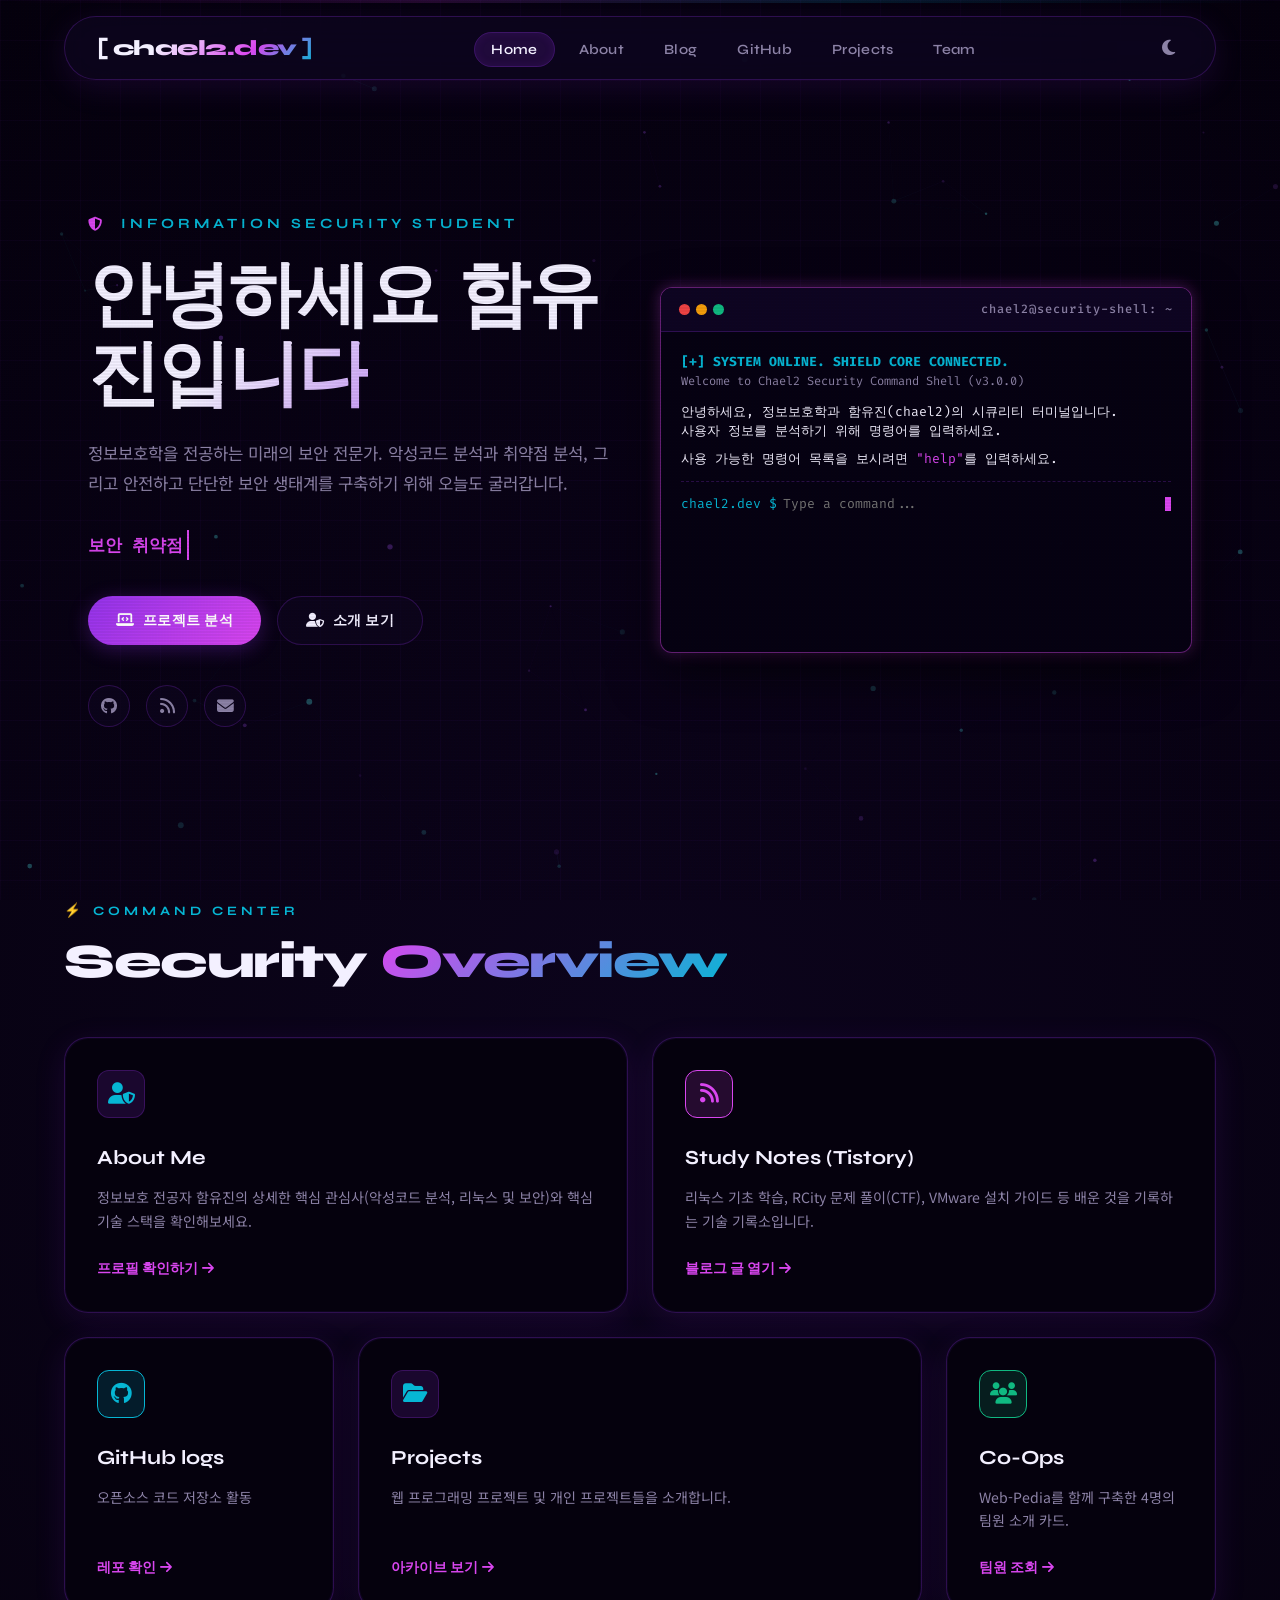
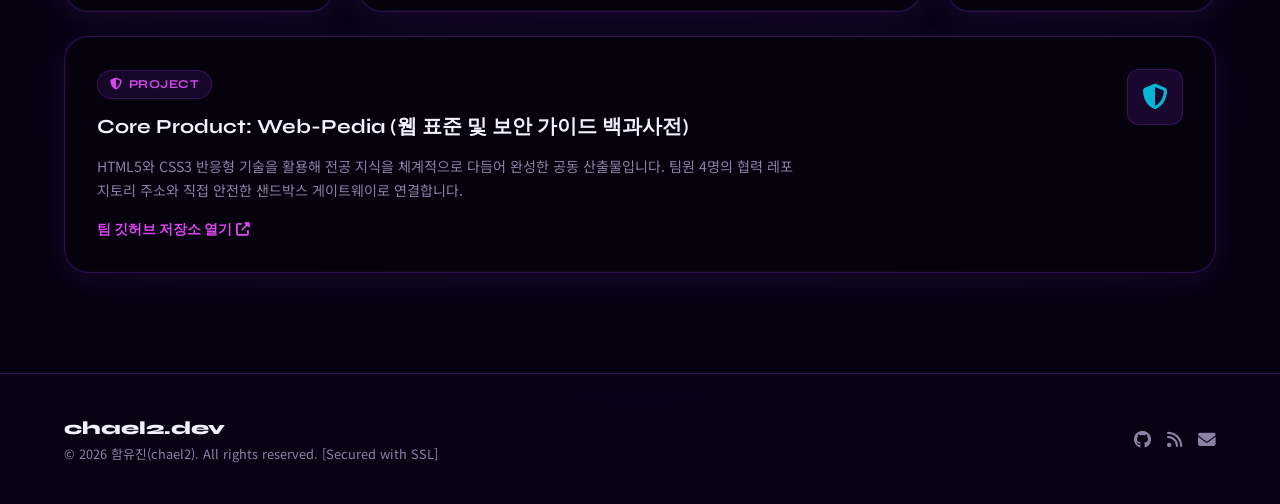
==== commit 75e5d30f: "3rd" ====
--- a/index.html
+++ b/index.html
@@ -97,7 +97,6 @@
   <div class="section-label">Command Center</div>
   <h2 class="section-title">Security <span>Overview</span></h2>
 
-  <!-- 비주얼 벤토 그리드 네비게이션 -->
   <div class="bento-grid">
     
     <!-- About Me: span-2 -->
@@ -108,7 +107,7 @@
           <h3>About Me</h3>
           <p>정보보호 전공자 함유진의 상세한 핵심 관심사(악성코드 분석, 리눅스 및 보안)와 핵심 기술 스택을 확인해보세요.</p>
         </div>
-        <div class="hub-arrow">프로필 스캔하기 <i class="fas fa-arrow-right"></i></div>
+        <div class="hub-arrow">프로필 확인하기<i class="fas fa-arrow-right"></i></div>
       </a>
     </div>
 
@@ -118,9 +117,9 @@
         <div>
           <div class="hub-icon" style="background:rgba(217,70,239,0.15); border-color:var(--secondary);"><i class="fas fa-rss" style="color:var(--secondary);"></i></div>
           <h3>Study Notes (Tistory)</h3>
-          <p>리눅스 기초 학습, RCity 문제 풀이(CTF), VMware 설치 가이드 등 배운 것을 상세히 가공하여 채워나가는 기술 기록소입니다.</p>
+          <p>리눅스 기초 학습, RCity 문제 풀이(CTF), VMware 설치 가이드 등 배운 것을 기록하는 기술 기록소입니다.</p>
         </div>
-        <div class="hub-arrow">분석 로그 열기 <i class="fas fa-arrow-right"></i></div>
+        <div class="hub-arrow">블로그 글 열기 <i class="fas fa-arrow-right"></i></div>
       </a>
     </div>
 
@@ -130,9 +129,9 @@
         <div>
           <div class="hub-icon" style="background:rgba(6,182,212,0.15); border-color:var(--accent);"><i class="fab fa-github" style="color:var(--accent);"></i></div>
           <h3>GitHub logs</h3>
-          <p>오픈소스 코드 저장소 활동 및 기여 잔디 현황.</p>
+          <p>오픈소스 코드 저장소 활동</p>
         </div>
-        <div class="hub-arrow">레포 스캔 <i class="fas fa-arrow-right"></i></div>
+        <div class="hub-arrow">레포 확인 <i class="fas fa-arrow-right"></i></div>
       </a>
     </div>
 
@@ -141,10 +140,10 @@
       <a href="projects.html" class="hub-card">
         <div>
           <div class="hub-icon"><i class="fas fa-folder-open"></i></div>
-          <h3>Web Assignments</h3>
-          <p>웹 프로그래밍 과제들의 데모와 상세 분석을 다룹니다. 반응형 설계, JS 연습 등 공부 흔적 수록.</p>
+          <h3>Projects</h3>
+          <p>웹 프로그래밍 프로젝트 및 개인 프로젝트들을 소개합니다.</p>
         </div>
-        <div class="hub-arrow">아카이브 분석 <i class="fas fa-arrow-right"></i></div>
+        <div class="hub-arrow">아카이브 보기<i class="fas fa-arrow-right"></i></div>
       </a>
     </div>
 
@@ -154,7 +153,7 @@
         <div>
           <div class="hub-icon" style="background:rgba(16,185,129,0.15); border-color:var(--success);"><i class="fas fa-users" style="color:var(--success);"></i></div>
           <h3>Co-Ops</h3>
-          <p>Web-Pedia를 함께 구축한 4명의 정예 팀원 소개 카드.</p>
+          <p>Web-Pedia를 함께 구축한 4명의 팀원 소개 카드.</p>
         </div>
         <div class="hub-arrow">팀원 조회 <i class="fas fa-arrow-right"></i></div>
       </a>
@@ -165,7 +164,7 @@
       <a href="https://github.com/chael2/web-mid-team" target="_blank" class="hub-card">
         <div style="display:flex; justify-content:space-between; align-items:start; flex-wrap:wrap; gap:16px;">
           <div style="max-width:700px;">
-            <div class="tag" style="margin-bottom:12px;"><i class="fas fa-shield-halved"></i> Mission Project</div>
+            <div class="tag" style="margin-bottom:12px;"><i class="fas fa-shield-halved"></i>Project</div>
             <h3>Core Product: Web-Pedia (웹 표준 및 보안 가이드 백과사전)</h3>
             <p>HTML5와 CSS3 반응형 기술을 활용해 전공 지식을 체계적으로 다듬어 완성한 공동 산출물입니다. 팀원 4명의 협력 레포지토리 주소와 직접 안전한 샌드박스 게이트웨이로 연결합니다.</p>
           </div>
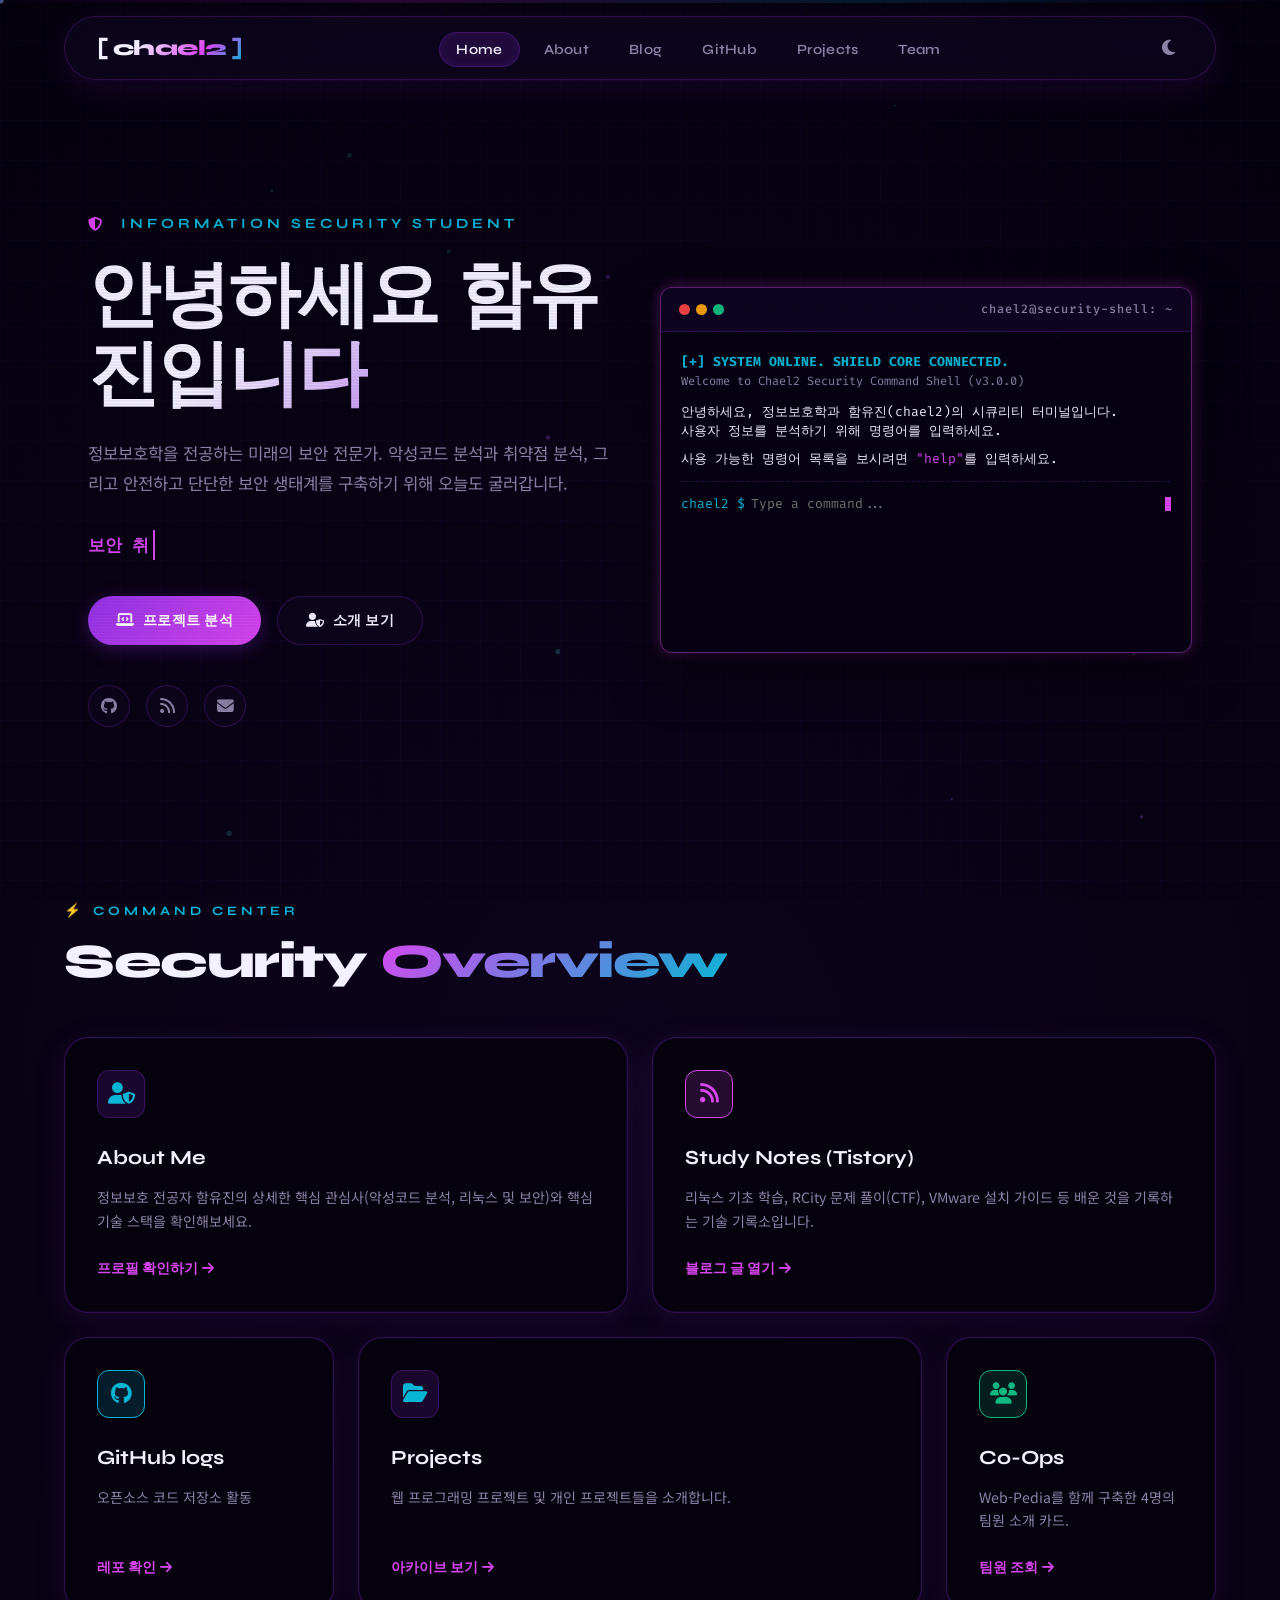
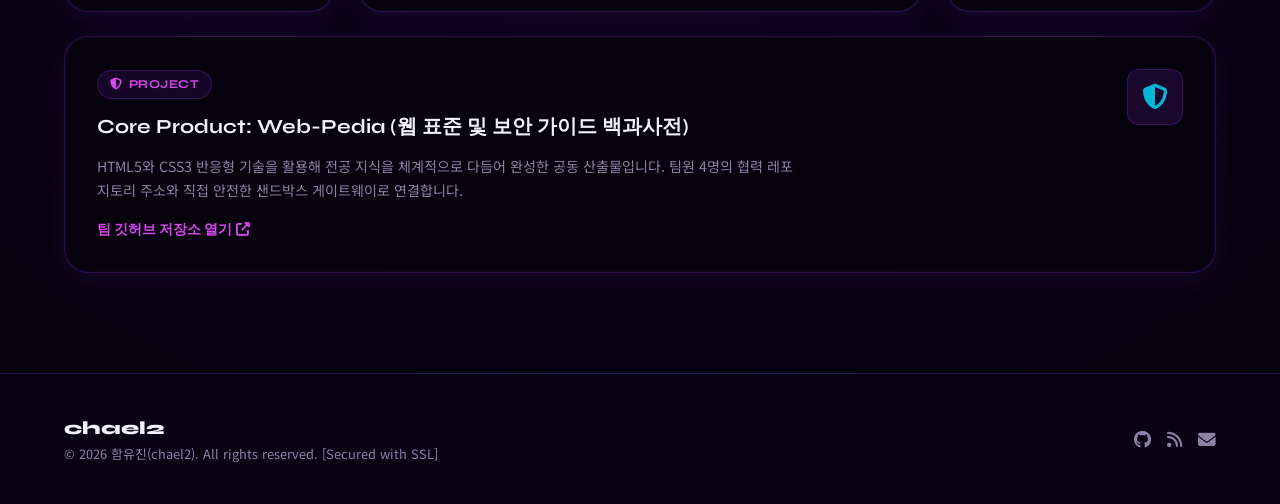
==== commit 6b114995: "4th" ====
--- a/index.html
+++ b/index.html
@@ -20,7 +20,7 @@
 
 <!-- 내비게이션 -->
 <nav>
-  <div class="logo">chael2.dev</div>
+  <div class="logo">chael2</div>
   <ul>
     <li><a href="index.html" class="active">Home</a></li>
     <li><a href="about.html">About</a></li>
@@ -82,7 +82,7 @@
         </div>
         <div class="terminal-body">
           <div class="terminal-input-line">
-            <span class="terminal-prompt">chael2.dev $</span>
+            <span class="terminal-prompt">chael2 $</span>
             <input type="text" class="terminal-cli-input" placeholder="Type a command..." autofocus />
             <span class="terminal-cursor"></span>
           </div>
@@ -180,7 +180,7 @@
 <!-- 푸터 -->
 <footer>
   <div>
-    <div class="footer-logo">chael2.dev</div>
+    <div class="footer-logo">chael2</div>
     <p>© 2026 함유진(chael2). All rights reserved. [Secured with SSL]</p>
   </div>
   <div class="footer-links">
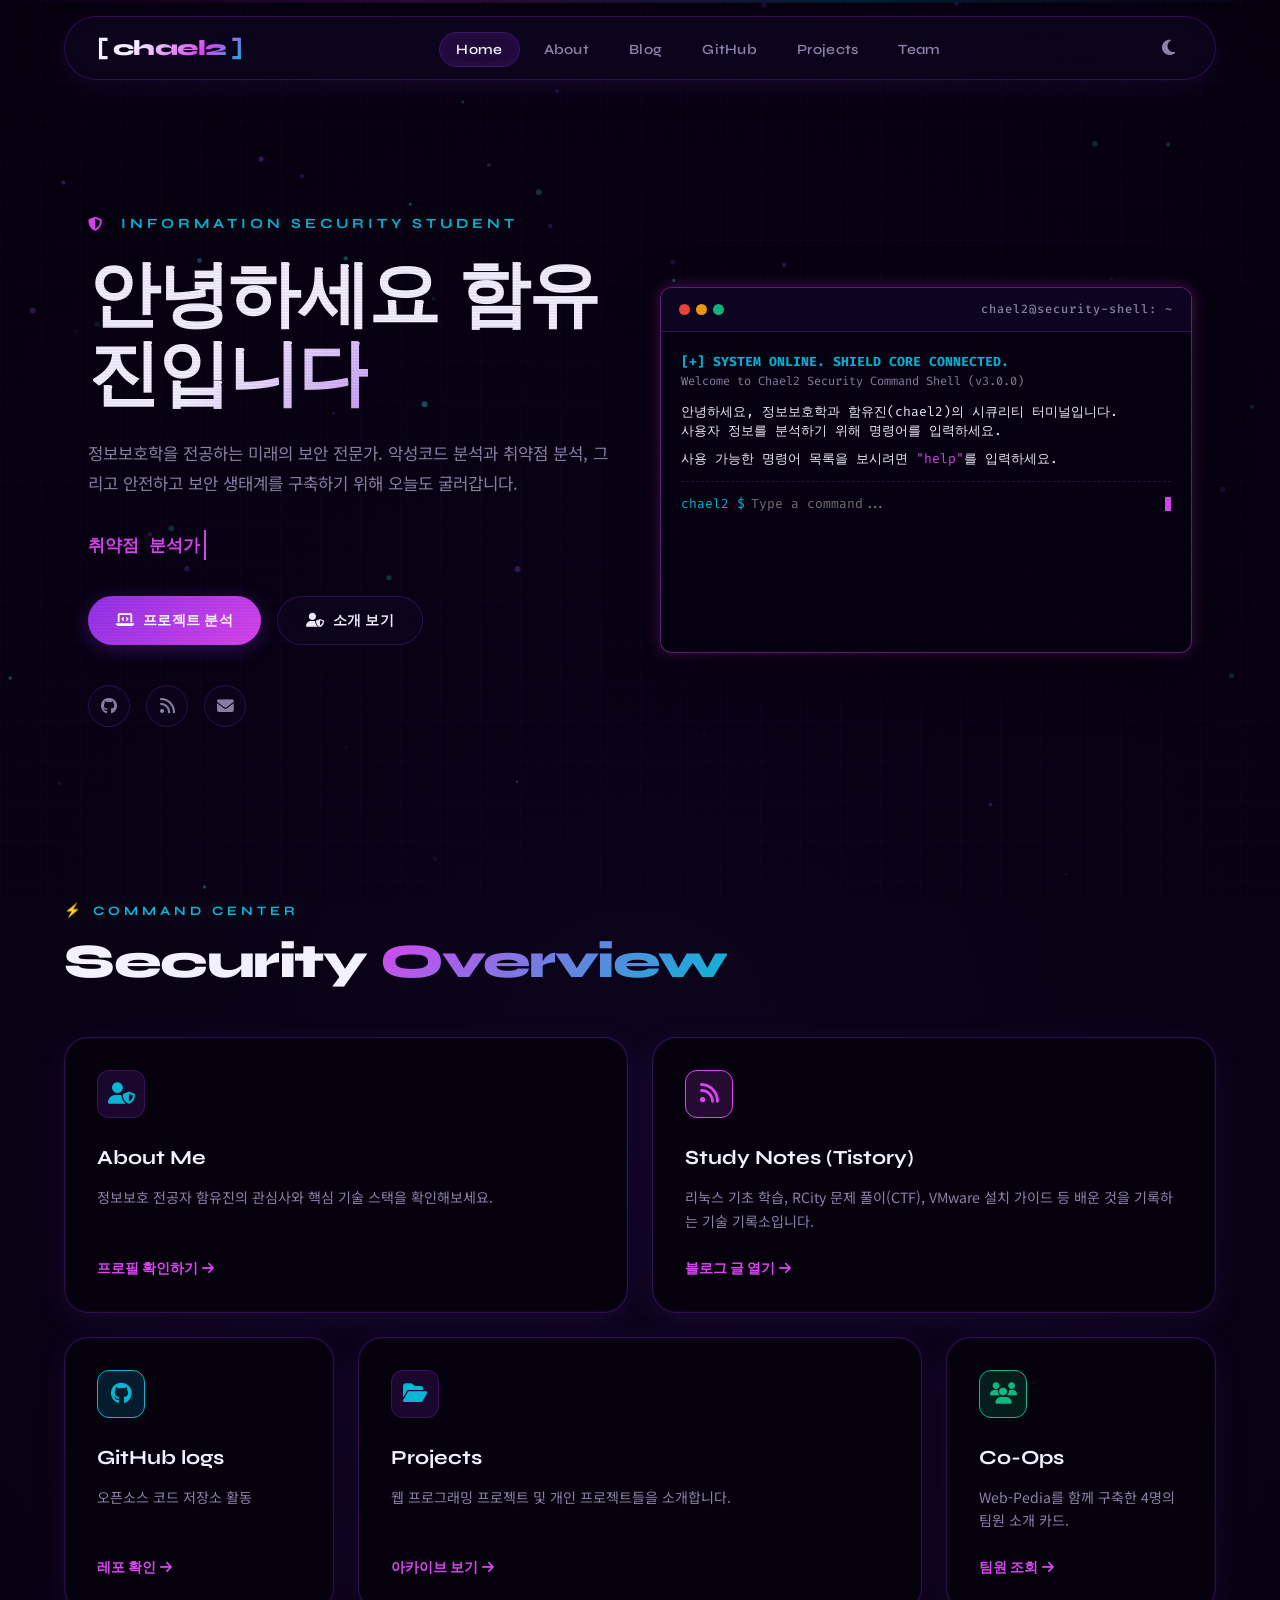
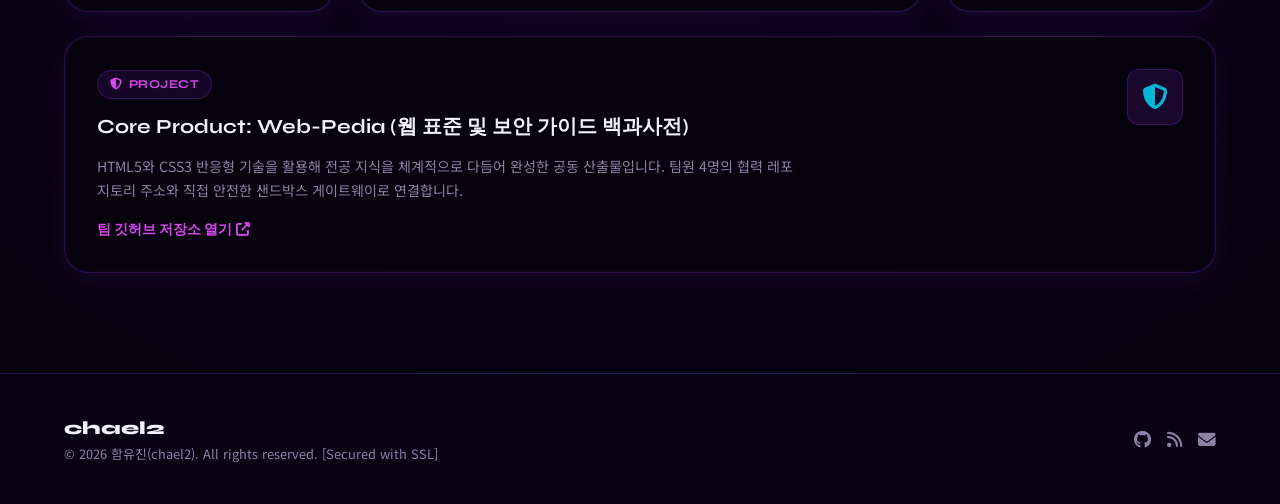
==== commit ceff125f: "5th" ====
--- a/index.html
+++ b/index.html
@@ -55,9 +55,9 @@
           <span class="line gradient-text">함유진입니다</span>
         </h1>
         <p class="hero-desc">
-          정보보호학을 전공하는 미래의 보안 전문가. 악성코드 분석과 취약점 분석, 그리고 안전하고 단단한 보안 생태계를 구축하기 위해 오늘도 굴러갑니다.
+          정보보호학을 전공하는 미래의 보안 전문가. 악성코드 분석과 취약점 분석, 그리고 안전하고 보안 생태계를 구축하기 위해 오늘도 굴러갑니다.
           <br><br>
-          <span class="typing-text" data-words='["정보보호학 전공자", "보안 취약점 분석가", "시큐어 코딩 매니아", "CTF 화이트해커 지망생"]'></span>
+          <span class="typing-text" data-words='["정보보호학 학생", "취약점 분석가", "시큐어 코딩 ", "악성코드 연구원 지망생", "감자"]'></span>
         </p>
         <div class="hero-actions">
           <a href="projects.html" class="btn btn-primary"><i class="fas fa-laptop-code"></i> 프로젝트 분석</a>
@@ -105,7 +105,7 @@
         <div>
           <div class="hub-icon"><i class="fas fa-user-shield"></i></div>
           <h3>About Me</h3>
-          <p>정보보호 전공자 함유진의 상세한 핵심 관심사(악성코드 분석, 리눅스 및 보안)와 핵심 기술 스택을 확인해보세요.</p>
+          <p>정보보호 전공자 함유진의 관심사와 핵심 기술 스택을 확인해보세요.</p>
         </div>
         <div class="hub-arrow">프로필 확인하기<i class="fas fa-arrow-right"></i></div>
       </a>
